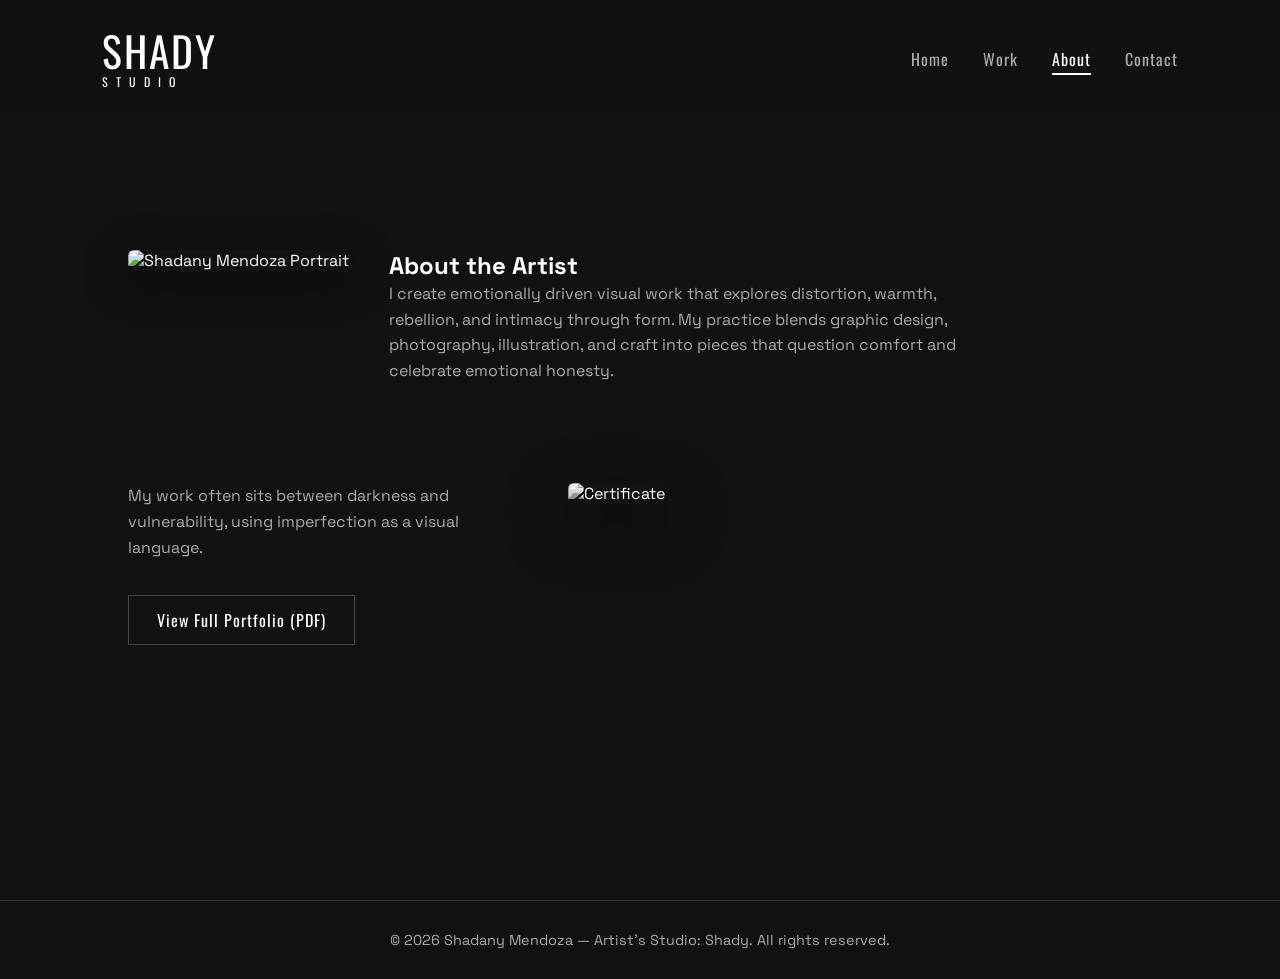
==== about.html @ a1c52c35 "Add files via upload" ====
<!DOCTYPE html>
<html lang="en">
<head>
<meta charset="UTF-8">
<title>Shadany Mendoza — Creative Studio</title>
<meta name="viewport" content="width=device-width, initial-scale=1.0">

<link href="https://fonts.googleapis.com/css2?family=Space+Grotesk:wght@400;600&family=Oswald:wght@400;600&display=swap" rel="stylesheet">
<link rel="stylesheet" href="style.css">
<script src="script.js" defer></script>
</head>

<body>

<div class="texture"></div>
<div class="grain"></div>


  <header class="header">
  <div class="logo">
    <span class="logo-main">SHADY</span>
    <span class="logo-sub">STUDIO</span>
  </div>
  <nav>
    <a href="index.html">Home</a>
    <a href="work.html">Work</a>
    <a href="about.html" class="active">About</a>
    <a href="contact.html">Contact</a>
  </nav>
</header>

<section class="page">

  <div class="about-container reveal">

    <!-- TOP ROW: Portrait + About Text -->
    <div class="about-top">
      <div class="about-portrait">
        <img src="images/portrait.jpg" alt="Shadany Mendoza Portrait">
      </div>
      <div class="about-text-top">
        <h1 class="section-title">About the Artist</h1>
        <p>
          I create emotionally driven visual work that explores distortion,
          warmth, rebellion, and intimacy through form. My practice blends
          graphic design, photography, illustration, and craft into pieces
          that question comfort and celebrate emotional honesty.
        </p>
      </div>
    </div>

    <!-- BOTTOM ROW: Text + PDF on left, Certificate image on right -->
    <div class="about-bottom">
      <div class="about-text-bottom">
        <p>
          My work often sits between darkness and vulnerability, using
          imperfection as a visual language.
        </p>
        <a href="images/ECertificate UVU.pdf" target="_blank" class="about-link">
          View Full Portfolio (PDF)
        </a>
      </div>
      <div class="about-image">
        <img src="images/certificate.jpg" alt="Certificate">
      </div>
    </div>

  </div>

</section>

<footer class="site-footer">
<p>&copy; 2026 Shadany Mendoza — Artist's Studio: Shady. All rights reserved.</p>
</footer>

</body>
</html>
---- style.css ----
/* ============================= */
/* RESET */
/* ============================= */

*{
margin:0;
padding:0;
box-sizing:border-box;
}

/* ============================= */
/* BODY */
/* ============================= */

body{
background:#111;
color:#fff;
font-family:'Space Grotesk',sans-serif;
overflow-x:hidden;
opacity:0;
animation:fadeIn 1.2s ease forwards;
transition:background .6s ease,opacity .5s ease;
}

body.fade-out{opacity:0;}

@keyframes fadeIn{
to{opacity:1;}
}

/* ============================= */
/* TEXTURE + GRAIN */
/* ============================= */

.texture{z-index:0;}
.grain{z-index:1;}

/* ============================= */
/* HEADER */
/* ============================= */

.header{
display:flex;
justify-content:space-between;
align-items:center;
padding:30px 8%;
position:fixed;
width:100%;
top:0;
left:0;
background:rgba(17,17,17,.9);
backdrop-filter:blur(8px);
z-index:20;
}

.logo{
font-family:"Oswald",sans-serif;
display:flex;
flex-direction:column;
align-items:flex-start;
line-height:1;
position:relative;
overflow:hidden;
}

/* SHADY */
.logo-main{
font-size:2.6rem;
letter-spacing:2px;
opacity:0;
transform:translateY(15px);
animation:shadyReveal .6s ease forwards;
animation-delay:.2s;   /* change this */
}

/* STUDIO */
.logo-sub{
font-size:.75rem;
letter-spacing:8px;
margin-top:4px;
opacity:0;
transform:translateY(-15px);
animation:studioReveal .7s ease forwards;
animation-delay:.6s;
}

/* Glow sweep layer */
.logo::after{
animation:logoGlow 1.4s ease forwards;
animation-delay:1.4s;
content:"";
position:absolute;
top:0;
left:-120%;
width:120%;
height:100%;

background:linear-gradient(
120deg,
transparent 0%,
rgba(255,255,255,.15) 40%,
rgba(255,255,255,.6) 50%,
rgba(255,255,255,.15) 60%,
transparent 100%
);

transform:skewX(-20deg);
animation:logoGlow 1.4s ease forwards;
animation-delay:1.1s;
}

/* SHADY reveal */
@keyframes shadyReveal{
to{
opacity:1;
transform:translateY(0);
}
}

/* STUDIO slide in */
@keyframes studioReveal{
to{
opacity:1;
transform:translateY(0);
}
}

/* Glow sweep */
@keyframes logoGlow{
0%{
left:-120%;
}
100%{
left:120%;
}
}

/* Logo reveal animation */
@keyframes logoReveal{
to{
opacity:1;
transform:translateY(0);
}
}

nav a{
margin-left:30px;
text-decoration:none;
color:#aaa;
font-family:'Oswald',sans-serif;
letter-spacing:1px;
transition:.3s ease;
}

nav a:hover,
nav a.active{color:#fff;}

nav a.active{
border-bottom:2px solid #fff;
padding-bottom:2px;
}
/* FLOATING RECTANGLES */
.floating-art {
  position: fixed; 
  top: 0;
  width: 120px;
  height: 100vh;
  background: rgba(20,20,20,0.35);
  display: flex;
  align-items: center;
  overflow: hidden;
  z-index: 50;
}

.floating-art.left { left: 0; }
.floating-art.right { right: 0; }

.art-stream {
  display: flex;
  flex-direction: column;
  gap: 40px;
  white-space: nowrap;
}

/* WORD STYLES */
.art-stream span {
  color: #ccc;
  display: inline-block;
  opacity: 0.65;
  transform: translateX(0);
}

/* Hierarchy Classes */
.big { font-size: clamp(1.4rem, 2vw, 2rem); }
.small { font-size: clamp(0.8rem, 1vw, 1rem); }
.bold { font-weight: 700; }
.italic { font-style: italic; }

/* stagger word starting positions */
.art-stream span:nth-child(1){animation-delay:-2s;}
.art-stream span:nth-child(2){animation-delay:-4s;}
.art-stream span:nth-child(3){animation-delay:-6s;}
.art-stream span:nth-child(4){animation-delay:-8s;}
.art-stream span:nth-child(5){animation-delay:-10s;}
.art-stream span:nth-child(6){animation-delay:-12s;}
.art-stream span:nth-child(7){animation-delay:-14s;}
.art-stream span:nth-child(8){animation-delay:-16s;}
.art-stream span:nth-child(9){animation-delay:-18s;}
.art-stream span:nth-child(10){animation-delay:-20s;}
.art-stream span:nth-child(11){animation-delay:-18s;}
.art-stream span:nth-child(12){animation-delay:-16s;}
.art-stream span:nth-child(13){animation-delay:-14s;}
.art-stream span:nth-child(14){animation-delay:-12s;}
.art-stream span:nth-child(15){animation-delay:-10s;}

.slow { animation-duration: 10s; }
.medium { animation-duration: 12s; }
.fast { animation-duration: 15s; }

/* Left rectangle: move words left → right */
.floating-art.left .art-stream span {
  animation-name: moveLeftRight;
  animation-timing-function: linear;
  animation-iteration-count: infinite;
}

/* Right rectangle: move words right → left */
.floating-art.right .art-stream span {
  animation-name: moveRightLeft;
  animation-timing-function: linear;
  animation-iteration-count: infinite;
}

/* KEYFRAMES */
@keyframes moveLeftRight{
  0% { transform: translateX(-40px); }
  50% { transform: translateX(20px); }
  100% { transform: translateX(60px); }
}

@keyframes moveRightLeft{
  0% { transform: translateX(40px); }
  50% { transform: translateX(-20px); }
  100% { transform: translateX(-60px); }
}

/* RESPONSIVE */
@media (max-width: 900px) {
  .floating-art { display: none; }
}

/* ============================= */
/* SHARED PAGE LAYOUT */
/* ============================= */

.page{
position:relative;
z-index:5;
padding:200px 10% 120px;
min-height:100vh;
}

.page p.reveal{margin-bottom:30px;}

/* ============================= */
/* HERO */
/* ============================= */

/* HERO SECTION */
.hero {
    padding: 220px 10% 200px; /* you already have top, sides, bottom padding */
}

.hero h1 {
    font-size: clamp(4rem, 10vw, 8rem); /* bigger heading */
    line-height: 1; /* slightly tighter line height for impact */
}

.hero p {
    margin-top: 30px;
    margin-bottom: 100px; /* more space before the first project */
    color: #777;
    font-size: 1.4rem; /* slightly bigger paragraph text */
    letter-spacing: 1px;
}



/* ============================= */
/* WORK PAGE */
/* ============================= */

.work-intro{
max-width:700px;
margin-bottom:80px;
color:#aaa;
font-size:1.2rem;
}

.work-categories{
display:flex;
flex-wrap:wrap;
gap:30px;
}

.work-categories a{
padding:15px 40px;
border:1px solid #333;
text-decoration:none;
color:#fff;
font-family:'Oswald',sans-serif;
letter-spacing:2px;
transition:.4s ease;
}

.work-categories a:hover,
.work-categories a.active{
background:#fff;
color:#000;
transform:translateY(-5px);
}

/* ============================= */
/* HOME GALLERY */
/* ============================= */

.home-gallery{
display:flex;
flex-direction:column;
gap:120px;
padding:0 10% 140px;
max-width:1400px;
margin:0 auto;
}

.project-row{
display:grid;
grid-template-columns:1fr 1fr;
gap:100px;
align-items:center;
max-width:1100px;
margin:0 auto;
}

.project-row.reverse{direction:rtl;}
.project-row.reverse *{direction:ltr;}

.project-row .home-project{
display:flex;
justify-content:flex-end;
}

.project-row.reverse .home-project{
justify-content:flex-start;
}

/* ============================= */
/* PROJECT IMAGES - LARGER SIZE */
/* ============================= */

/* Standard project images */
.home-project {
    width: 100%;
    max-width: 550px; /* increased from 420px */
    height: 400px;    /* increased from 300px */
    object-fit: cover;
    border-radius: 4px;
    transition: transform .5s ease, filter .4s ease;
}

.home-project:hover {
    transform: scale(1.05);
    filter: brightness(1.1);
}

/* Featured project */
.home-project.large {
    max-width: 900px; /* increased from 720px */
    height: 550px;    /* increased from 420px */
    display: block;
    margin: auto;
}

/* ============================= */
/* TEXT BLOCK */
/* ============================= */

.home-text{
max-width:380px;
}

.home-text h2{
font-size:clamp(1.5rem,2vw,2rem);
font-weight:300;
line-height:1.5;
color:#d6d6d6;
}

.home-text::before{
content:"";
display:block;
width:50px;
height:1px;
background:#666;
margin-bottom:20px;
}

/* ============================= */
/* WORK PROJECT GRID */
/* ============================= */

.project{
display:grid;
grid-template-columns:repeat(auto-fit,minmax(280px,1fr));
gap:20px;
margin-top:80px;
}

.project img{
width:100%;
height:350px;
object-fit:cover;
border-radius:4px;
transition:transform .5s ease,filter .4s ease;
}

.project img:hover{
transform:scale(1.05);
filter:brightness(1.1);
}

.project.hide{display:none;}

/* ============================= */
/* PROJECT INFO */
/* ============================= */

.project-info{
grid-column:span 2;
margin-top:20px;
}

.project-info h2{font-size:2rem;}

.project-info span{
font-size:.9rem;
color:#bbb;
}

/* ============================= */
/* REVEAL ANIMATION */
/* ============================= */

.reveal{
opacity:0;
transform:translateY(60px);
transition:.8s ease;
}

.reveal.active{
opacity:1;
transform:translateY(0);
}

/* ============================= */
/* ABOUT PAGE */
/* ============================= */

.about-link{
display:inline-block;
margin-top:25px;
padding:12px 28px;
border:1px solid #444;
text-decoration:none;
color:#fff;
font-family:'Oswald',sans-serif;
letter-spacing:1px;
transition:.4s ease;
}

.about-link:hover{
background:#fff;
color:#000;
transform:translateY(-3px);
}

/* ABOUT CONTAINER */
.about-container {
  max-width: 1200px;
  margin: 0 auto;
  padding-top: 50px;
  display: flex;
  flex-direction: column;
  gap: 80px; /* space between top and bottom sections */
}

/* ================= TOP ROW ================= */
.about-top {
  display: flex;
  gap: 40px;
  align-items: flex-start;
}

.about-portrait img {
  width: 200px;
  height: auto;
  border-radius: 6px;
  box-shadow: 0 10px 40px rgba(0,0,0,.5);
}

.about-text-top {
  max-width: 600px;
}

.about-text-top p {
  color: #aaa;
  margin-bottom: 20px;
  line-height: 1.6;
}

/* ================= BOTTOM ROW ================= */
.about-bottom {
  display: flex;
  gap: 40px;
  align-items: flex-start;
}

.about-text-bottom {
  max-width: 400px;
}

.about-text-bottom p {
  color: #aaa;
  margin-bottom: 20px;
  line-height: 1.6;
}

.about-link {
  display: inline-block;
  margin-top: 15px;
  padding: 12px 28px;
  border: 1px solid #444;
  text-decoration: none;
  color: #fff;
  font-family: 'Oswald', sans-serif;
  letter-spacing: 1px;
  transition: .4s ease;
}

.about-link:hover {
  background: #fff;
  color: #000;
  transform: translateY(-3px);
}

.about-image img {
  max-width: 600px;
  width: 100%;
  height: auto;
  border-radius: 6px;
  box-shadow: 0 20px 60px rgba(0,0,0,.5);
  filter: grayscale(100%);
  transition: .6s ease;
}

.about-image img:hover {
  filter: grayscale(0);
}

/* ================= RESPONSIVE ================= */
@media (max-width: 900px) {
  .about-top,
  .about-bottom {
    flex-direction: column;
    align-items: center;
    gap: 30px;
  }

  .about-text-top,
  .about-text-bottom {
    max-width: 100%;
    text-align: center;
  }

  .about-portrait img,
  .about-image img {
    max-width: 100%;
  }
}

/* ============================= */
/* CONTACT PAGE */
/* ============================= */

/* ============================= */
/* ABSTRACT CONTACT BACKGROUND */
/* ============================= */

.art-corner {
  position: fixed;
  top: 0;
  left: 0;
  width: 100%;
  height: 100%;
  z-index: 0;  /* make sure it's behind content but above background textures if needed */
  pointer-events: none;
  overflow: hidden;
  background: radial-gradient(circle at 70% 70%, rgba(255,255,255,0.06), rgba(255,255,255,0.03) 25%, rgba(0,0,0,0) 60%);
}

#particleCanvas {
  position: absolute;
  top: 0;
  left: 0;
  width: 100%;
  height: 100%;
}

/* particle canvas fills the .art-corner */
#particleCanvas {
  position: absolute;
  width: 100%;
  height: 100%;
  top: 0;
  left: 0;
}

/* hide on mobile */
@media (max-width:900px){
  .art-corner{display:none;}
}



.contact-icons{
display:flex;
flex-direction:column;
gap:35px;
margin-top:60px;
}

.contact-item{
display:flex;
align-items:center;
gap:15px;
cursor:pointer;
position:relative;
}

.contact-item i{
font-size:2rem;
transition:transform .3s ease;
}

.contact-item i:hover{transform:scale(1.2);}

.contact-info{
position:absolute;
left:60px;
opacity:0;
transform:translateX(-20px);
transition:.4s ease;
color:#ff4d4d;
font-size:1.2rem;
text-decoration:none;
white-space:nowrap;
}

.contact-item:hover .contact-info{
opacity:1;
transform:translateX(0);
}

/* ============================= */
/* MODAL */
/* ============================= */

.project img{
cursor:pointer;
}

/* ============================= */
/* LIGHTBOX */
/* ============================= */

.lightbox{
display:none;
position:fixed;
inset:0;
background:rgba(0,0,0,.95);
backdrop-filter:blur(5px);
justify-content:center;
align-items:center;
flex-direction:column;
z-index:1000;
}

.lightbox.active{
display:flex;
}

.lightbox-img{
max-width:90%;
max-height:80%;
animation:zoomIn .4s ease;
}

.lightbox-caption{
margin-top:20px;
text-align:center;
max-width:600px;
}

.lightbox-caption h2{
font-size:1.5rem;
margin-bottom:10px;
}

.lightbox-caption p{
color:#aaa;
}

.lightbox-close{
position:absolute;
top:30px;
right:40px;
font-size:2rem;
cursor:pointer;
}

.lightbox-prev,
.lightbox-next{
position:absolute;
top:50%;
transform:translateY(-50%);
font-size:2rem;
cursor:pointer;
padding:20px;
}

.lightbox-prev{left:20px;}
.lightbox-next{right:20px;}

@keyframes zoomIn{
from{transform:scale(.8);opacity:0;}
to{transform:scale(1);opacity:1;}
}

/* ============================= */
/* FOOTER */
/* ============================= */

.site-footer{
text-align:center;
padding:30px 10%;
background:#111;
color:#aaa;
font-size:.9rem;
border-top:1px solid #333;
position:relative;
z-index:5;
}
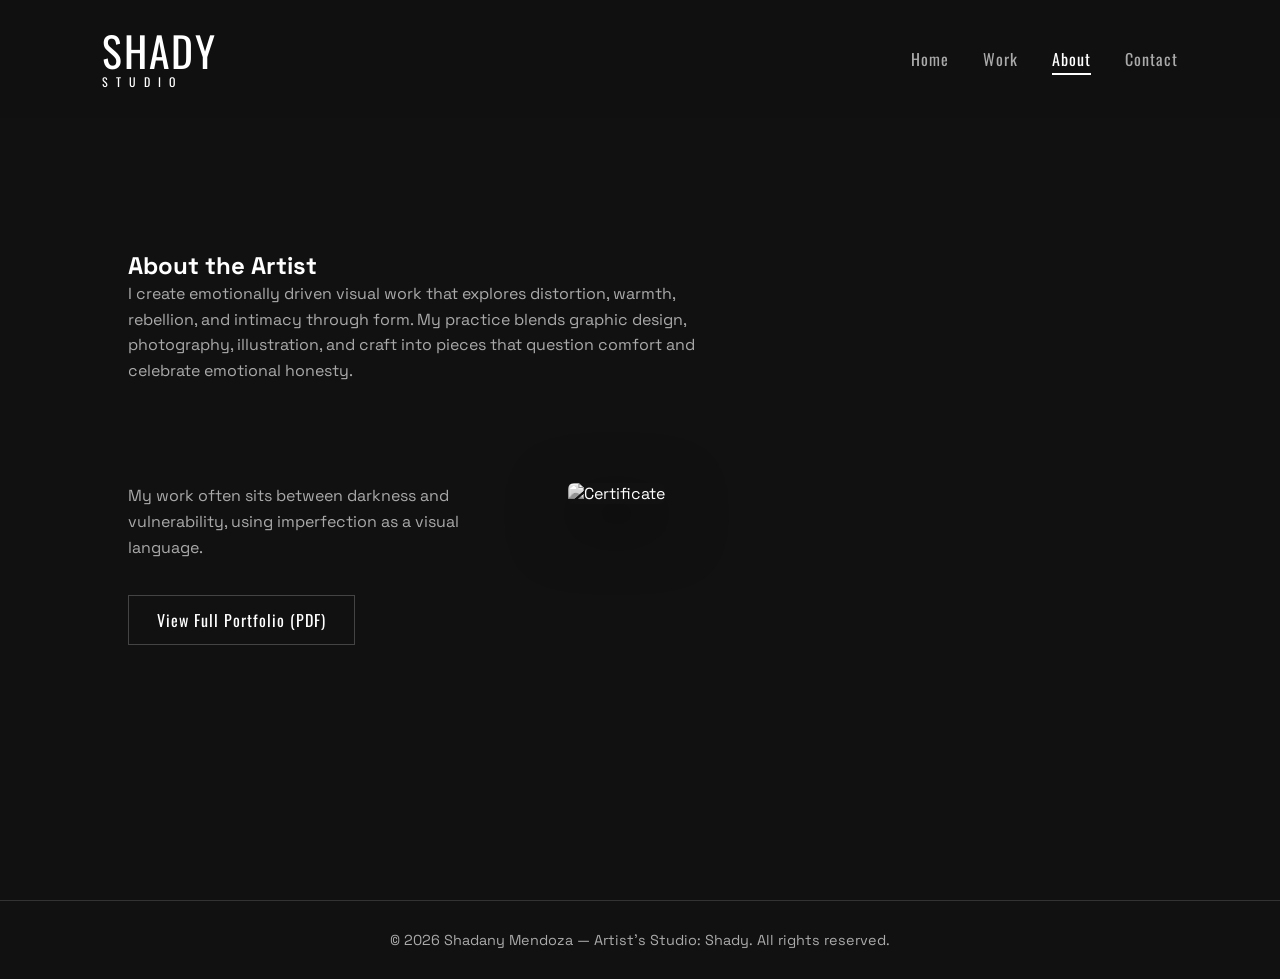
==== commit 12380ad4: "Fix image case mismatches and remove broken references - Fix .jpg to .JPG case mismatches in work.ht" ====
--- a/about.html
+++ b/about.html
@@ -6,8 +6,8 @@
 <meta name="viewport" content="width=device-width, initial-scale=1.0">
 
 <link href="https://fonts.googleapis.com/css2?family=Space+Grotesk:wght@400;600&family=Oswald:wght@400;600&display=swap" rel="stylesheet">
-<link rel="stylesheet" href="style.css">
-<script src="script.js" defer></script>
+<link rel="stylesheet" href="assets/css/style.css">
+<script src="assets/js/script.js" defer></script>
 </head>
 
 <body>
@@ -35,9 +35,6 @@
 
     <!-- TOP ROW: Portrait + About Text -->
     <div class="about-top">
-      <div class="about-portrait">
-        <img src="images/portrait.jpg" alt="Shadany Mendoza Portrait">
-      </div>
       <div class="about-text-top">
         <h1 class="section-title">About the Artist</h1>
         <p>
@@ -56,12 +53,12 @@
           My work often sits between darkness and vulnerability, using
           imperfection as a visual language.
         </p>
-        <a href="images/ECertificate UVU.pdf" target="_blank" class="about-link">
+        <a href="assets/images/ECertificate UVU.pdf" target="_blank" class="about-link">
           View Full Portfolio (PDF)
         </a>
       </div>
       <div class="about-image">
-        <img src="images/certificate.jpg" alt="Certificate">
+        <img src="assets/images/certificate.JPG" alt="Certificate">
       </div>
     </div>
 
--- a/assets/css/style.css
+++ b/assets/css/style.css
@@ -0,0 +1,762 @@
+/* ============================= */
+/* RESET */
+/* ============================= */
+
+*{
+margin:0;
+padding:0;
+box-sizing:border-box;
+}
+
+/* ============================= */
+/* BODY */
+/* ============================= */
+
+body{
+background:#111;
+color:#fff;
+font-family:'Space Grotesk',sans-serif;
+overflow-x:hidden;
+opacity:0;
+animation:fadeIn 1.2s ease forwards;
+transition:background .6s ease,opacity .5s ease;
+}
+
+body.fade-out{opacity:0;}
+
+@keyframes fadeIn{
+to{opacity:1;}
+}
+
+/* ============================= */
+/* TEXTURE + GRAIN */
+/* ============================= */
+
+.texture{z-index:0;}
+.grain{z-index:1;}
+
+/* ============================= */
+/* HEADER */
+/* ============================= */
+
+.header{
+display:flex;
+justify-content:space-between;
+align-items:center;
+padding:30px 8%;
+position:fixed;
+width:100%;
+top:0;
+left:0;
+background:rgba(17,17,17,.9);
+backdrop-filter:blur(8px);
+z-index:20;
+}
+
+.logo{
+font-family:"Oswald",sans-serif;
+display:flex;
+flex-direction:column;
+align-items:flex-start;
+line-height:1;
+position:relative;
+overflow:hidden;
+}
+
+/* SHADY */
+.logo-main{
+font-size:2.6rem;
+letter-spacing:2px;
+opacity:0;
+transform:translateY(15px);
+animation:shadyReveal .6s ease forwards;
+animation-delay:.2s;   /* change this */
+}
+
+/* STUDIO */
+.logo-sub{
+font-size:.75rem;
+letter-spacing:8px;
+margin-top:4px;
+opacity:0;
+transform:translateY(-15px);
+animation:studioReveal .7s ease forwards;
+animation-delay:.6s;
+}
+
+/* Glow sweep layer */
+.logo::after{
+animation:logoGlow 1.4s ease forwards;
+animation-delay:1.4s;
+content:"";
+position:absolute;
+top:0;
+left:-120%;
+width:120%;
+height:100%;
+
+background:linear-gradient(
+120deg,
+transparent 0%,
+rgba(255,255,255,.15) 40%,
+rgba(255,255,255,.6) 50%,
+rgba(255,255,255,.15) 60%,
+transparent 100%
+);
+
+transform:skewX(-20deg);
+animation:logoGlow 1.4s ease forwards;
+animation-delay:1.1s;
+}
+
+/* SHADY reveal */
+@keyframes shadyReveal{
+to{
+opacity:1;
+transform:translateY(0);
+}
+}
+
+/* STUDIO slide in */
+@keyframes studioReveal{
+to{
+opacity:1;
+transform:translateY(0);
+}
+}
+
+/* Glow sweep */
+@keyframes logoGlow{
+0%{
+left:-120%;
+}
+100%{
+left:120%;
+}
+}
+
+/* Logo reveal animation */
+@keyframes logoReveal{
+to{
+opacity:1;
+transform:translateY(0);
+}
+}
+
+nav a{
+margin-left:30px;
+text-decoration:none;
+color:#aaa;
+font-family:'Oswald',sans-serif;
+letter-spacing:1px;
+transition:.3s ease;
+}
+
+nav a:hover,
+nav a.active{color:#fff;}
+
+nav a.active{
+border-bottom:2px solid #fff;
+padding-bottom:2px;
+}
+/* FLOATING RECTANGLES */
+.floating-art {
+  position: fixed; 
+  top: 0;
+  width: 120px;
+  height: 100vh;
+  background: rgba(20,20,20,0.35);
+  display: flex;
+  align-items: center;
+  overflow: hidden;
+  z-index: 50;
+}
+
+.floating-art.left { left: 0; }
+.floating-art.right { right: 0; }
+
+.art-stream {
+  display: flex;
+  flex-direction: column;
+  gap: 40px;
+  white-space: nowrap;
+}
+
+/* WORD STYLES */
+.art-stream span {
+  color: #ccc;
+  display: inline-block;
+  opacity: 0.65;
+  transform: translateX(0);
+}
+
+/* Hierarchy Classes */
+.big { font-size: clamp(1.4rem, 2vw, 2rem); }
+.small { font-size: clamp(0.8rem, 1vw, 1rem); }
+.bold { font-weight: 700; }
+.italic { font-style: italic; }
+
+/* stagger word starting positions */
+.art-stream span:nth-child(1){animation-delay:-2s;}
+.art-stream span:nth-child(2){animation-delay:-4s;}
+.art-stream span:nth-child(3){animation-delay:-6s;}
+.art-stream span:nth-child(4){animation-delay:-8s;}
+.art-stream span:nth-child(5){animation-delay:-10s;}
+.art-stream span:nth-child(6){animation-delay:-12s;}
+.art-stream span:nth-child(7){animation-delay:-14s;}
+.art-stream span:nth-child(8){animation-delay:-16s;}
+.art-stream span:nth-child(9){animation-delay:-18s;}
+.art-stream span:nth-child(10){animation-delay:-20s;}
+.art-stream span:nth-child(11){animation-delay:-18s;}
+.art-stream span:nth-child(12){animation-delay:-16s;}
+.art-stream span:nth-child(13){animation-delay:-14s;}
+.art-stream span:nth-child(14){animation-delay:-12s;}
+.art-stream span:nth-child(15){animation-delay:-10s;}
+
+.slow { animation-duration: 10s; }
+.medium { animation-duration: 12s; }
+.fast { animation-duration: 15s; }
+
+/* Left rectangle: move words left → right */
+.floating-art.left .art-stream span {
+  animation-name: moveLeftRight;
+  animation-timing-function: linear;
+  animation-iteration-count: infinite;
+}
+
+/* Right rectangle: move words right → left */
+.floating-art.right .art-stream span {
+  animation-name: moveRightLeft;
+  animation-timing-function: linear;
+  animation-iteration-count: infinite;
+}
+
+/* KEYFRAMES */
+@keyframes moveLeftRight{
+  0% { transform: translateX(-40px); }
+  50% { transform: translateX(20px); }
+  100% { transform: translateX(60px); }
+}
+
+@keyframes moveRightLeft{
+  0% { transform: translateX(40px); }
+  50% { transform: translateX(-20px); }
+  100% { transform: translateX(-60px); }
+}
+
+/* RESPONSIVE */
+@media (max-width: 900px) {
+  .floating-art { display: none; }
+}
+
+/* ============================= */
+/* SHARED PAGE LAYOUT */
+/* ============================= */
+
+.page{
+position:relative;
+z-index:5;
+padding:200px 10% 120px;
+min-height:100vh;
+}
+
+.page p.reveal{margin-bottom:30px;}
+
+/* ============================= */
+/* HERO */
+/* ============================= */
+
+/* HERO SECTION */
+.hero {
+    padding: 220px 10% 200px; /* you already have top, sides, bottom padding */
+}
+
+.hero h1 {
+    font-size: clamp(4rem, 10vw, 8rem); /* bigger heading */
+    line-height: 1; /* slightly tighter line height for impact */
+}
+
+.hero p {
+    margin-top: 30px;
+    margin-bottom: 100px; /* more space before the first project */
+    color: #777;
+    font-size: 1.4rem; /* slightly bigger paragraph text */
+    letter-spacing: 1px;
+}
+
+
+
+/* ============================= */
+/* WORK PAGE */
+/* ============================= */
+
+.work-intro{
+max-width:700px;
+margin-bottom:80px;
+color:#aaa;
+font-size:1.2rem;
+}
+
+.work-categories{
+display:flex;
+flex-wrap:wrap;
+gap:30px;
+}
+
+.work-categories a{
+padding:15px 40px;
+border:1px solid #333;
+text-decoration:none;
+color:#fff;
+font-family:'Oswald',sans-serif;
+letter-spacing:2px;
+transition:.4s ease;
+}
+
+.work-categories a:hover,
+.work-categories a.active{
+background:#fff;
+color:#000;
+transform:translateY(-5px);
+}
+
+/* ============================= */
+/* HOME GALLERY */
+/* ============================= */
+
+.home-gallery{
+display:flex;
+flex-direction:column;
+gap:120px;
+padding:0 10% 140px;
+max-width:1400px;
+margin:0 auto;
+}
+
+.project-row{
+display:grid;
+grid-template-columns:1fr 1fr;
+gap:100px;
+align-items:center;
+max-width:1100px;
+margin:0 auto;
+}
+
+.project-row.reverse{direction:rtl;}
+.project-row.reverse *{direction:ltr;}
+
+.project-row .home-project{
+display:flex;
+justify-content:flex-end;
+}
+
+.project-row.reverse .home-project{
+justify-content:flex-start;
+}
+
+/* ============================= */
+/* PROJECT IMAGES - LARGER SIZE */
+/* ============================= */
+
+/* Standard project images */
+.home-project {
+    width: 100%;
+    max-width: 550px; /* increased from 420px */
+    height: 400px;    /* increased from 300px */
+    object-fit: cover;
+    border-radius: 4px;
+    transition: transform .5s ease, filter .4s ease;
+}
+
+.home-project:hover {
+    transform: scale(1.05);
+    filter: brightness(1.1);
+}
+
+/* Featured project */
+.home-project.large {
+    max-width: 900px; /* increased from 720px */
+    height: 550px;    /* increased from 420px */
+    display: block;
+    margin: auto;
+}
+
+/* ============================= */
+/* TEXT BLOCK */
+/* ============================= */
+
+.home-text{
+max-width:380px;
+}
+
+.home-text h2{
+font-size:clamp(1.5rem,2vw,2rem);
+font-weight:300;
+line-height:1.5;
+color:#d6d6d6;
+}
+
+.home-text::before{
+content:"";
+display:block;
+width:50px;
+height:1px;
+background:#666;
+margin-bottom:20px;
+}
+
+/* ============================= */
+/* WORK PROJECT GRID */
+/* ============================= */
+
+.project{
+display:grid;
+grid-template-columns:repeat(auto-fit,minmax(280px,1fr));
+gap:20px;
+margin-top:80px;
+}
+
+.project img{
+width:100%;
+height:350px;
+object-fit:cover;
+border-radius:4px;
+transition:transform .5s ease,filter .4s ease;
+}
+
+.project img:hover{
+transform:scale(1.05);
+filter:brightness(1.1);
+}
+
+.project.hide{display:none;}
+
+/* ============================= */
+/* PROJECT INFO */
+/* ============================= */
+
+.project-info{
+grid-column:span 2;
+margin-top:20px;
+}
+
+.project-info h2{font-size:2rem;}
+
+.project-info span{
+font-size:.9rem;
+color:#bbb;
+}
+
+/* ============================= */
+/* REVEAL ANIMATION */
+/* ============================= */
+
+.reveal{
+opacity:0;
+transform:translateY(60px);
+transition:.8s ease;
+}
+
+.reveal.active{
+opacity:1;
+transform:translateY(0);
+}
+
+/* ============================= */
+/* ABOUT PAGE */
+/* ============================= */
+
+.about-link{
+display:inline-block;
+margin-top:25px;
+padding:12px 28px;
+border:1px solid #444;
+text-decoration:none;
+color:#fff;
+font-family:'Oswald',sans-serif;
+letter-spacing:1px;
+transition:.4s ease;
+}
+
+.about-link:hover{
+background:#fff;
+color:#000;
+transform:translateY(-3px);
+}
+
+/* ABOUT CONTAINER */
+.about-container {
+  max-width: 1200px;
+  margin: 0 auto;
+  padding-top: 50px;
+  display: flex;
+  flex-direction: column;
+  gap: 80px; /* space between top and bottom sections */
+}
+
+/* ================= TOP ROW ================= */
+.about-top {
+  display: flex;
+  gap: 40px;
+  align-items: flex-start;
+}
+
+.about-portrait img {
+  width: 200px;
+  height: auto;
+  border-radius: 6px;
+  box-shadow: 0 10px 40px rgba(0,0,0,.5);
+}
+
+.about-text-top {
+  max-width: 600px;
+}
+
+.about-text-top p {
+  color: #aaa;
+  margin-bottom: 20px;
+  line-height: 1.6;
+}
+
+/* ================= BOTTOM ROW ================= */
+.about-bottom {
+  display: flex;
+  gap: 40px;
+  align-items: flex-start;
+}
+
+.about-text-bottom {
+  max-width: 400px;
+}
+
+.about-text-bottom p {
+  color: #aaa;
+  margin-bottom: 20px;
+  line-height: 1.6;
+}
+
+.about-link {
+  display: inline-block;
+  margin-top: 15px;
+  padding: 12px 28px;
+  border: 1px solid #444;
+  text-decoration: none;
+  color: #fff;
+  font-family: 'Oswald', sans-serif;
+  letter-spacing: 1px;
+  transition: .4s ease;
+}
+
+.about-link:hover {
+  background: #fff;
+  color: #000;
+  transform: translateY(-3px);
+}
+
+.about-image img {
+  max-width: 600px;
+  width: 100%;
+  height: auto;
+  border-radius: 6px;
+  box-shadow: 0 20px 60px rgba(0,0,0,.5);
+  filter: grayscale(100%);
+  transition: .6s ease;
+}
+
+.about-image img:hover {
+  filter: grayscale(0);
+}
+
+/* ================= RESPONSIVE ================= */
+@media (max-width: 900px) {
+  .about-top,
+  .about-bottom {
+    flex-direction: column;
+    align-items: center;
+    gap: 30px;
+  }
+
+  .about-text-top,
+  .about-text-bottom {
+    max-width: 100%;
+    text-align: center;
+  }
+
+  .about-portrait img,
+  .about-image img {
+    max-width: 100%;
+  }
+}
+
+/* ============================= */
+/* CONTACT PAGE */
+/* ============================= */
+
+/* ============================= */
+/* ABSTRACT CONTACT BACKGROUND */
+/* ============================= */
+
+.art-corner {
+  position: fixed;
+  top: 0;
+  left: 0;
+  width: 100%;
+  height: 100%;
+  z-index: 0;  /* make sure it's behind content but above background textures if needed */
+  pointer-events: none;
+  overflow: hidden;
+  background: radial-gradient(circle at 70% 70%, rgba(255,255,255,0.06), rgba(255,255,255,0.03) 25%, rgba(0,0,0,0) 60%);
+}
+
+#particleCanvas {
+  position: absolute;
+  top: 0;
+  left: 0;
+  width: 100%;
+  height: 100%;
+}
+
+/* particle canvas fills the .art-corner */
+#particleCanvas {
+  position: absolute;
+  width: 100%;
+  height: 100%;
+  top: 0;
+  left: 0;
+}
+
+/* hide on mobile */
+@media (max-width:900px){
+  .art-corner{display:none;}
+}
+
+
+
+.contact-icons{
+display:flex;
+flex-direction:column;
+gap:35px;
+margin-top:60px;
+}
+
+.contact-item{
+display:flex;
+align-items:center;
+gap:15px;
+cursor:pointer;
+position:relative;
+}
+
+.contact-item i{
+font-size:2rem;
+transition:transform .3s ease;
+}
+
+.contact-item i:hover{transform:scale(1.2);}
+
+.contact-info{
+position:absolute;
+left:60px;
+opacity:0;
+transform:translateX(-20px);
+transition:.4s ease;
+color:#ff4d4d;
+font-size:1.2rem;
+text-decoration:none;
+white-space:nowrap;
+}
+
+.contact-item:hover .contact-info{
+opacity:1;
+transform:translateX(0);
+}
+
+/* ============================= */
+/* MODAL */
+/* ============================= */
+
+.project img{
+cursor:pointer;
+}
+
+/* ============================= */
+/* LIGHTBOX */
+/* ============================= */
+
+.lightbox{
+display:none;
+position:fixed;
+inset:0;
+background:rgba(0,0,0,.95);
+backdrop-filter:blur(5px);
+justify-content:center;
+align-items:center;
+flex-direction:column;
+z-index:1000;
+}
+
+.lightbox.active{
+display:flex;
+}
+
+.lightbox-img{
+max-width:90%;
+max-height:80%;
+animation:zoomIn .4s ease;
+}
+
+.lightbox-caption{
+margin-top:20px;
+text-align:center;
+max-width:600px;
+}
+
+.lightbox-caption h2{
+font-size:1.5rem;
+margin-bottom:10px;
+}
+
+.lightbox-caption p{
+color:#aaa;
+}
+
+.lightbox-close{
+position:absolute;
+top:30px;
+right:40px;
+font-size:2rem;
+cursor:pointer;
+}
+
+.lightbox-prev,
+.lightbox-next{
+position:absolute;
+top:50%;
+transform:translateY(-50%);
+font-size:2rem;
+cursor:pointer;
+padding:20px;
+}
+
+.lightbox-prev{left:20px;}
+.lightbox-next{right:20px;}
+
+@keyframes zoomIn{
+from{transform:scale(.8);opacity:0;}
+to{transform:scale(1);opacity:1;}
+}
+
+/* ============================= */
+/* FOOTER */
+/* ============================= */
+
+.site-footer{
+text-align:center;
+padding:30px 10%;
+background:#111;
+color:#aaa;
+font-size:.9rem;
+border-top:1px solid #333;
+position:relative;
+z-index:5;
+}
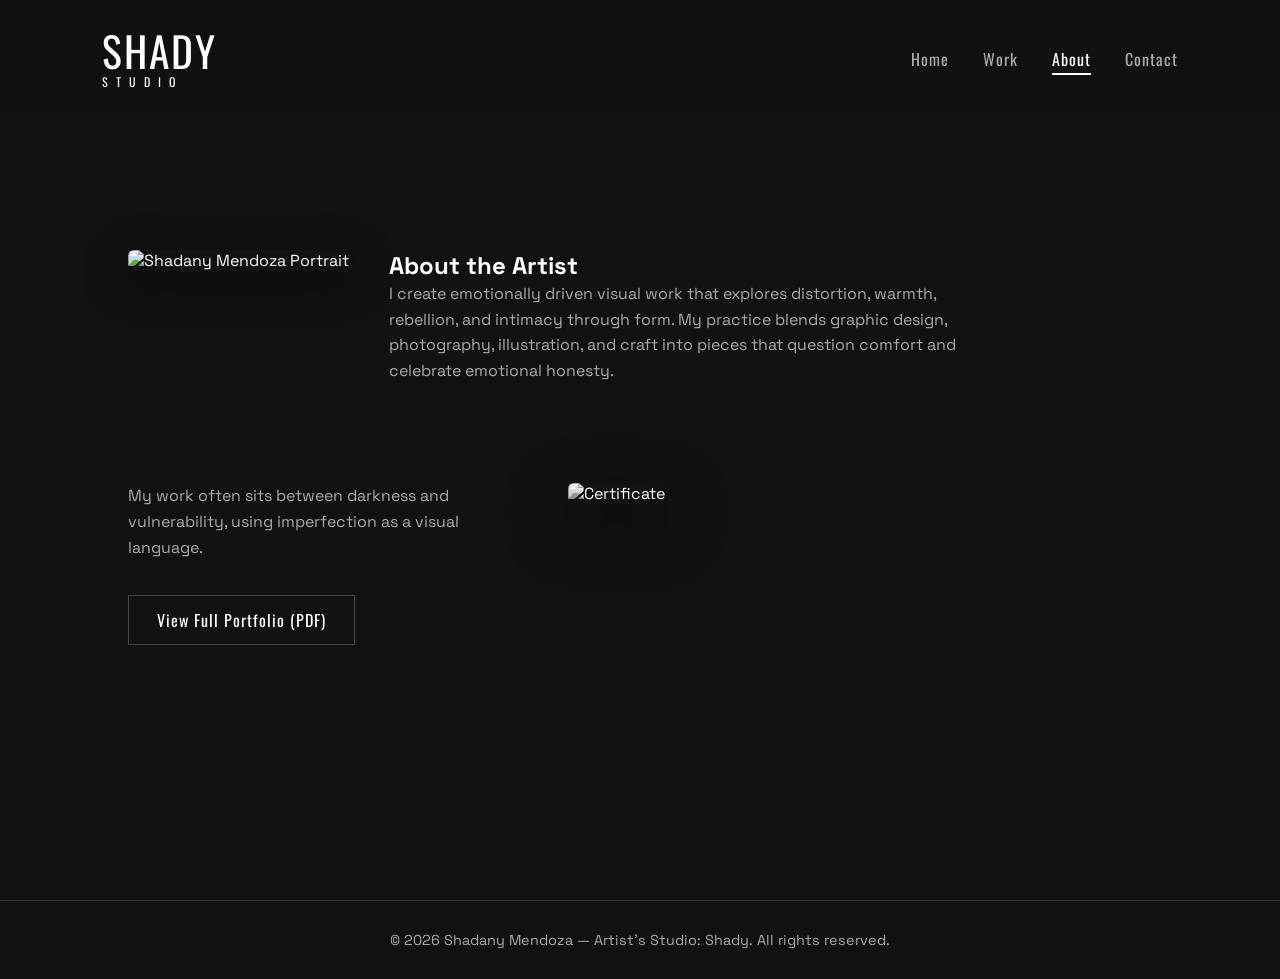
==== commit 19ef90b3: "Restore portrait image code in about.html" ====
--- a/about.html
+++ b/about.html
@@ -35,6 +35,9 @@
 
     <!-- TOP ROW: Portrait + About Text -->
     <div class="about-top">
+      <div class="about-portrait">
+        <img src="assets/images/portrait.jpg" alt="Shadany Mendoza Portrait">
+      </div>
       <div class="about-text-top">
         <h1 class="section-title">About the Artist</h1>
         <p>
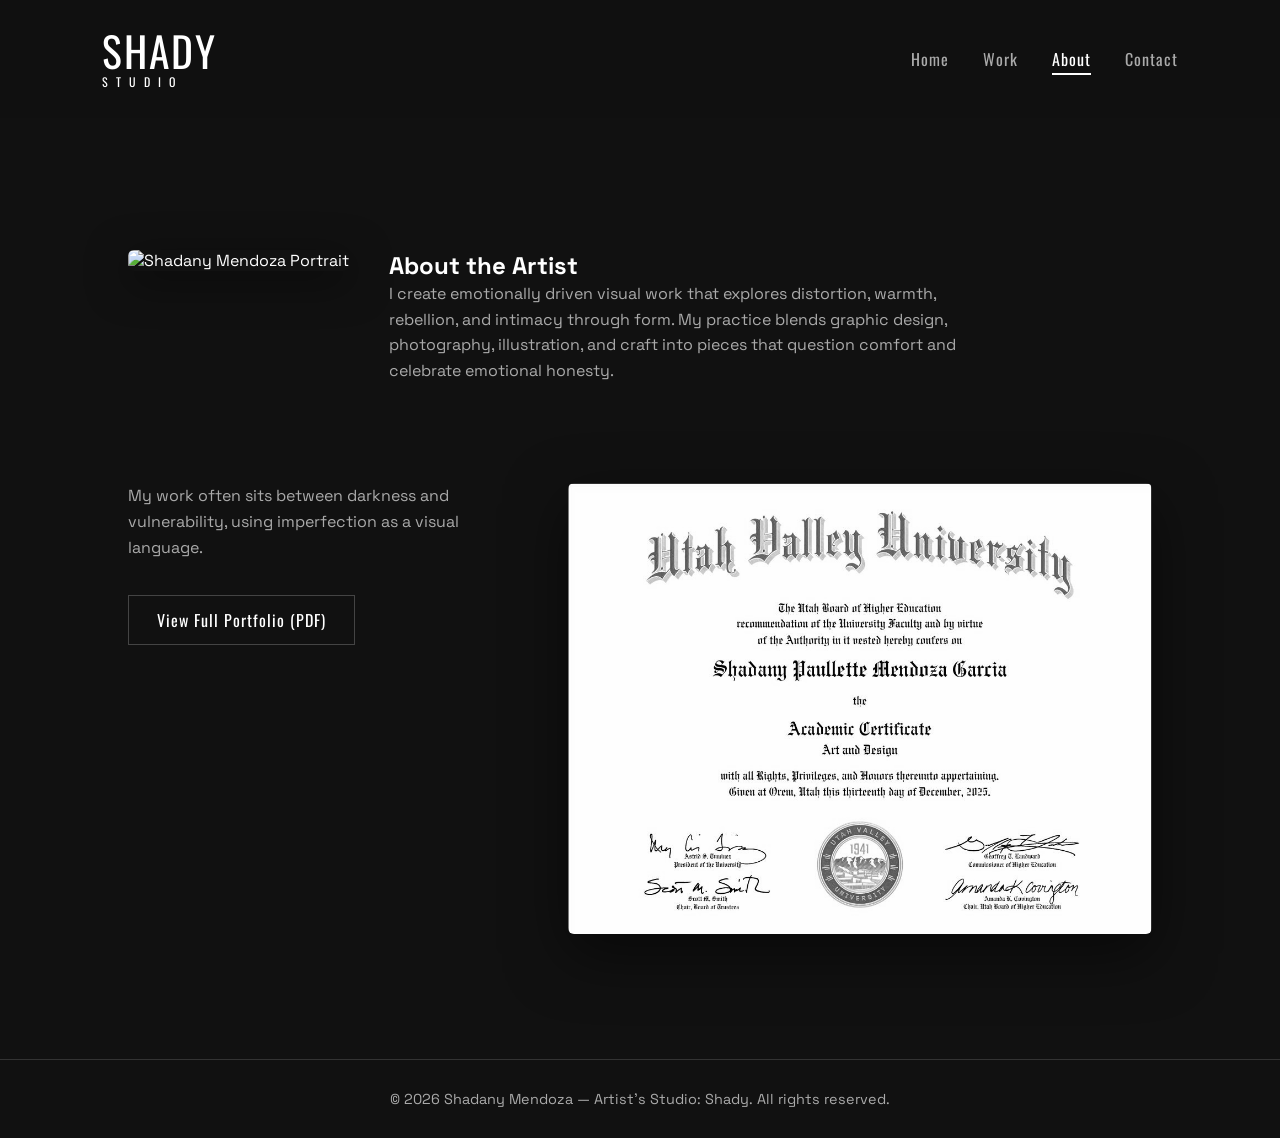
==== commit e788fe53: "portrait png" ====
--- a/about.html
+++ b/about.html
@@ -36,7 +36,7 @@
     <!-- TOP ROW: Portrait + About Text -->
     <div class="about-top">
       <div class="about-portrait">
-        <img src="assets/images/portrait.jpg" alt="Shadany Mendoza Portrait">
+        <img src="assets/images/portrait.png" alt="Shadany Mendoza Portrait">
       </div>
       <div class="about-text-top">
         <h1 class="section-title">About the Artist</h1>
--- a/assets/css/style.css
+++ b/assets/css/style.css
@@ -38,6 +38,10 @@
 /* ============================= */
 /* HEADER */
 /* ============================= */
+
+body.lightbox-open .header{
+display:none;
+}
 
 .header{
 display:flex;
@@ -250,6 +254,312 @@
 }
 
 /* ============================= */
+/* MOBILE RESPONSIVE STYLES */
+/* ============================= */
+
+@media (max-width: 768px) {
+  /* Header adjustments */
+  .header {
+    padding: 15px 5%;
+    flex-wrap: wrap;
+  }
+
+  .logo-main {
+    font-size: 1.8rem;
+  }
+
+  .logo-sub {
+    font-size: 0.65rem;
+    letter-spacing: 4px;
+  }
+
+  nav {
+    width: 100%;
+    margin-top: 10px;
+    display: flex;
+    justify-content: space-around;
+    flex-wrap: wrap;
+  }
+
+  nav a {
+margin-left:0;
+margin:8px 12px;
+font-size:1.2rem;
+padding:8px 10px;
+}
+
+  /* Page padding */
+  .page {
+    padding: 120px 5% 80px;
+  }
+
+  .section-title {
+    font-size: clamp(2rem, 6vw, 3rem);
+  }
+
+  /* Hero section */
+  .hero {
+    padding: 140px 5% 100px;
+  }
+
+  .hero h1 {
+    font-size: clamp(2rem, 8vw, 4rem);
+  }
+
+  .hero p {
+    font-size: 1rem;
+    margin-bottom: 60px;
+  }
+
+  /* Home gallery */
+  .home-gallery {
+    padding: 0 5% 80px;
+    gap: 60px;
+  }
+
+  .project-row {
+    grid-template-columns: 1fr;
+    gap: 30px;
+  }
+
+  .project-row.reverse {
+    direction: ltr;
+  }
+
+  .project-row {
+    display: flex !important;
+    flex-direction: column !important;
+    gap: 30px;
+  }
+
+  .project-row .home-project,
+  .project-row.reverse .home-project {
+    width: 100% !important;
+    max-width: 100% !important;
+    height: auto !important;
+    object-fit: cover !important;
+    display: block !important;
+    margin: 0 auto;
+  }
+
+  .home-project {
+    width: 100% !important;
+    max-width: 100% !important;
+    height: auto !important;
+    object-fit: cover !important;
+    display: block !important;
+  }
+
+  .home-project.large {
+    width: 100% !important;
+    max-width: 100% !important;
+    height: auto !important;
+    object-fit: cover !important;
+    display: block !important;
+  }
+
+  .home-text {
+    max-width: 100%;
+    text-align: center;
+    order: 2;
+  }
+
+  .project-row .home-project {
+    order: 1;
+  }
+
+  .home-text::before {
+    margin: 0 auto 20px;
+  }
+
+  /* Work page */
+  .work-intro {
+    font-size: 1rem;
+    margin-bottom: 30px;
+  }
+
+  /* Hide button categories on mobile */
+  .work-categories {
+    display: none !important;
+  }
+
+  /* Mobile dropdown filter */
+  .mobile-filter {
+    display: block !important;
+    opacity: 1 !important;
+    transform: none !important;
+    width: 100%;
+    max-width: 100%;
+    padding: 14px 20px;
+    margin: 0 auto 30px;
+    background: transparent;
+    border: 1.5px solid #333;
+    border-radius: 4px;
+    color: #fff;
+    font-family: 'Oswald', sans-serif;
+    font-size: 0.9rem;
+    letter-spacing: 1px;
+    cursor: pointer;
+    appearance: none;
+    -webkit-appearance: none;
+    -moz-appearance: none;
+    background-image: url("data:image/svg+xml,%3Csvg xmlns='http://www.w3.org/2000/svg' width='12' height='12' viewBox='0 0 12 12'%3E%3Cpath fill='%23fff' d='M6 9L1 4h10z'/%3E%3C/svg%3E");
+    background-repeat: no-repeat;
+    background-position: right 20px center;
+    background-size: 12px;
+    padding-right: 45px;
+    transition: all 0.3s ease;
+  }
+
+  .mobile-filter:focus {
+    outline: none;
+    border-color: #666;
+  }
+
+  .mobile-filter option {
+    background: #111;
+    color: #fff;
+    padding: 10px;
+  }
+
+  .project {
+    grid-template-columns: 1fr;
+    gap: 15px;
+  }
+
+  .project img {
+    height: 250px;
+  }
+
+  /* About page */
+  .about-container {
+    padding-top: 30px;
+    gap: 40px;
+  }
+
+  .about-portrait img {
+    width: 150px;
+  }
+
+  .about-image img {
+    max-width: 100%;
+  }
+
+  /* Lightbox */
+  .lightbox-img {
+    max-width: 95%;
+    max-height: 70%;
+  }
+
+  .lightbox-close {
+    top: 15px;
+    right: 20px;
+    font-size: 1.5rem;
+  }
+
+  .lightbox-prev,
+  .lightbox-next {
+    font-size: 1.5rem;
+    padding: 15px;
+  }
+
+  .lightbox-prev {
+    left: 10px;
+  }
+
+  .lightbox-next {
+    right: 10px;
+  }
+
+  /* Footer */
+  .site-footer {
+    padding: 20px 5%;
+    font-size: 0.8rem;
+  }
+}
+
+@media (max-width: 480px) {
+  .header {
+    padding: 12px 4%;
+  }
+
+  .logo-main {
+    font-size: 1.5rem;
+  }
+
+  .logo-sub {
+    font-size: 0.55rem;
+    letter-spacing: 3px;
+  }
+
+  nav a {
+    font-size: 0.8rem;
+    margin: 3px;
+  }
+
+  .hero {
+    padding: 120px 4% 80px;
+  }
+
+  .hero h1 {
+    font-size: clamp(1.8rem, 10vw, 3rem);
+  }
+
+  .hero p {
+    font-size: 0.9rem;
+  }
+
+  .home-gallery {
+    padding: 0 4% 60px;
+    gap: 40px;
+  }
+
+  .project-row {
+    gap: 20px;
+  }
+
+  .home-project {
+    width: 100% !important;
+    max-width: 100% !important;
+    height: auto !important;
+    object-fit: cover !important;
+    display: block !important;
+  }
+
+  .home-project.large {
+    width: 100% !important;
+    max-width: 100% !important;
+    height: auto !important;
+    object-fit: cover !important;
+    display: block !important;
+  }
+
+  .work-intro {
+    font-size: 0.9rem;
+    margin-bottom: 25px;
+  }
+
+  .mobile-filter {
+    padding: 12px 18px;
+    font-size: 0.85rem;
+    padding-right: 40px;
+    background-position: right 18px center;
+  }
+
+  .project img {
+    height: 200px;
+  }
+
+  .page {
+    padding: 100px 4% 60px;
+  }
+
+  .about-portrait img {
+    width: 120px;
+  }
+}
+
+/* ============================= */
 /* SHARED PAGE LAYOUT */
 /* ============================= */
 
@@ -301,6 +611,11 @@
 display:flex;
 flex-wrap:wrap;
 gap:30px;
+}
+
+/* Hide mobile filter on desktop (default) */
+.mobile-filter {
+  display: none;
 }
 
 .work-categories a{
@@ -366,6 +681,15 @@
     object-fit: cover;
     border-radius: 4px;
     transition: transform .5s ease, filter .4s ease;
+    display: block;
+}
+
+/* Ensure images don't overflow containers */
+.home-project,
+.project img,
+.about-portrait img,
+.about-image img {
+    max-width: 100%;
 }
 
 .home-project:hover {
@@ -452,14 +776,14 @@
 /* ============================= */
 
 .reveal{
-opacity:0;
-transform:translateY(60px);
-transition:.8s ease;
+opacity:1;
+transform:none;
 }
 
 .reveal.active{
 opacity:1;
 transform:translateY(0);
+transition:opacity .6s ease, transform .6s ease;
 }
 
 /* ============================= */
@@ -627,7 +951,7 @@
 
 /* hide on mobile */
 @media (max-width:900px){
-  .art-corner{display:none;}
+  .art-corner{opacity:.6;}
 }
 
 
@@ -666,6 +990,22 @@
 white-space:nowrap;
 }
 
+@media (max-width:768px){
+
+.contact-info{
+position:static;
+opacity:1;
+transform:none;
+margin-left:10px;
+font-size:1.3rem;
+}
+
+.contact-item{
+gap:20px;
+}
+
+}
+
 .contact-item:hover .contact-info{
 opacity:1;
 transform:translateX(0);
@@ -688,23 +1028,38 @@
 position:fixed;
 inset:0;
 background:rgba(0,0,0,.95);
-backdrop-filter:blur(5px);
+backdrop-filter:blur(6px);
 justify-content:center;
 align-items:center;
 flex-direction:column;
 z-index:1000;
+padding:40px;
 }
 
 .lightbox.active{
 display:flex;
 }
 
+/* IMAGE */
 .lightbox-img{
-max-width:90%;
-max-height:80%;
-animation:zoomIn .4s ease;
-}
-
+max-width:85vw;
+max-height:75vh;
+border-radius:6px;
+
+opacity:0;
+transform:translateX(40px);
+
+transition:
+opacity .35s ease,
+transform .35s ease;
+}
+
+.lightbox-img.show{
+opacity:1;
+transform:translateX(0);
+}
+
+/* CAPTION */
 .lightbox-caption{
 margin-top:20px;
 text-align:center;
@@ -720,29 +1075,152 @@
 color:#aaa;
 }
 
+/* CLOSE BUTTON */
+
 .lightbox-close{
 position:absolute;
-top:30px;
-right:40px;
-font-size:2rem;
+top:25px;
+right:30px;
+
+width:48px;
+height:48px;
+
+display:flex;
+align-items:center;
+justify-content:center;
+
+font-size:28px;
+color:white;
+
+background:rgba(0,0,0,.6);
+border-radius:50%;
+
 cursor:pointer;
-}
+transition:all .3s ease;
+
+z-index:1100; /* FIX */
+}
+
+.lightbox-close:hover{
+background:rgba(255,255,255,.25);
+transform:scale(1.15);
+}
+/* ARROWS */
 
 .lightbox-prev,
 .lightbox-next{
 position:absolute;
 top:50%;
 transform:translateY(-50%);
+font-size:2.2rem;
+cursor:pointer;
+color:white;
+background:rgba(0,0,0,.4);
+padding:14px 18px;
+border-radius:50%;
+transition:.3s ease;
+}
+
+/* ARROWS NOW CLOSE TO IMAGE */
+
+.lightbox-prev,
+.lightbox-next{
+position:absolute;
+top:50%;
+transform:translateY(-50%);
+font-size:2.4rem;
+cursor:pointer;
+color:white;
+
+background:rgba(0,0,0,.5);
+padding:16px 20px;
+border-radius:50%;
+
+transition:.3s ease;
+
+z-index:1100;
+}
+
+.lightbox-prev{
+left:30px;
+}
+
+.lightbox-next{
+right:30px;
+}
+
+.lightbox-prev:hover,
+.lightbox-next:hover{
+background:rgba(255,255,255,.25);
+}
+
+/* Slide animations */
+@keyframes slideFromRight{
+  from{
+    opacity:0;
+    transform:translateX(80px) scale(.96);
+  }
+  to{
+    opacity:1;
+    transform:translateX(0) scale(1);
+  }
+}
+
+@keyframes slideFromLeft{
+  from{
+    opacity:0;
+    transform:translateX(-80px) scale(.96);
+  }
+  to{
+    opacity:1;
+    transform:translateX(0) scale(1);
+  }
+}
+
+.lightbox-img.slide-next{
+  animation:slideFromRight .35s ease;
+}
+
+.lightbox-img.slide-prev{
+  animation:slideFromLeft .35s ease;
+}
+
+/* MOBILE ADJUSTMENT */
+
+@media (max-width:768px){
+
+.lightbox-prev{
+left:10px;
+}
+
+.lightbox-next{
+right:10px;
+}
+
+.lightbox-prev,
+.lightbox-next{
+font-size:1.8rem;
+padding:12px 15px;
+}
+
+
+.lightbox-img{
+max-width:92vw;
+max-height:70vh;
+}
+
+.lightbox-close{
+top:20px;
+right:20px;
+width:60px;
+height:60px;
 font-size:2rem;
-cursor:pointer;
-padding:20px;
-}
-
-.lightbox-prev{left:20px;}
-.lightbox-next{right:20px;}
+}
+
+}
 
 @keyframes zoomIn{
-from{transform:scale(.8);opacity:0;}
+from{transform:scale(.85);opacity:0;}
 to{transform:scale(1);opacity:1;}
 }
 
